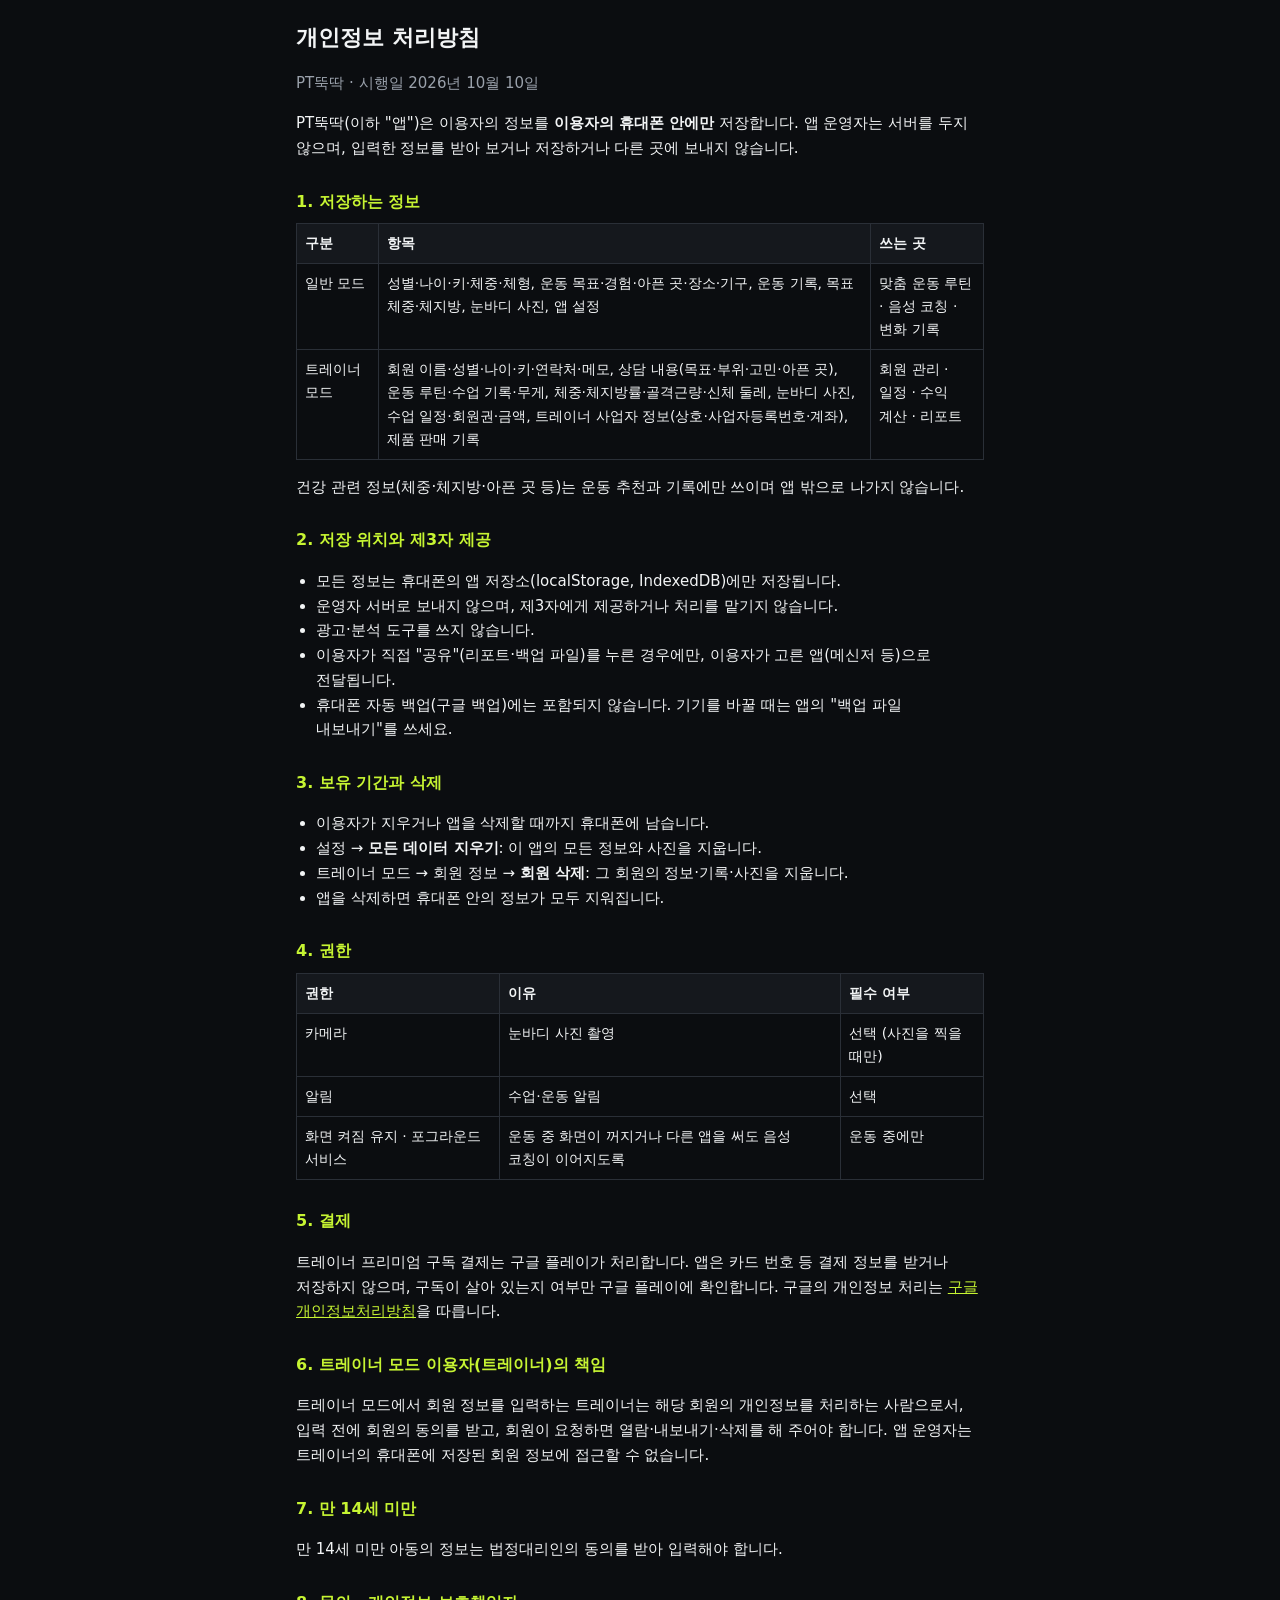
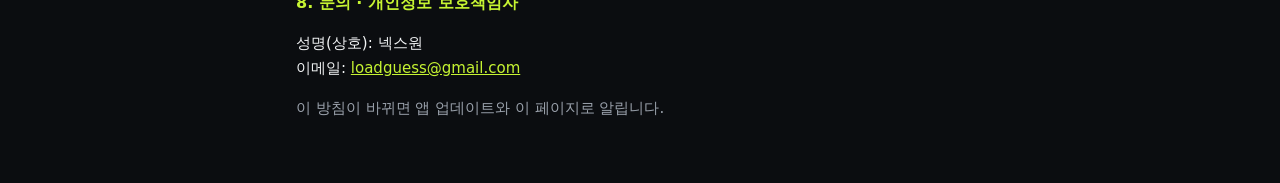
==== index.html @ 29074157 "PT뚝딱 개인정보 처리방침 · 이용약관" ====
<!doctype html>
<html lang="ko"><head><meta charset="utf-8"><meta name="viewport" content="width=device-width, initial-scale=1">
<title>PT뚝딱 개인정보 처리방침</title><link rel="stylesheet" href="legal.css"></head>
<body><main>
<h1>개인정보 처리방침</h1>
<p class="sub">PT뚝딱 · 시행일 2026년 10월 10일</p>

<p>PT뚝딱(이하 "앱")은 이용자의 정보를 <b>이용자의 휴대폰 안에만</b> 저장합니다. 앱 운영자는 서버를 두지 않으며, 입력한 정보를 받아 보거나 저장하거나 다른 곳에 보내지 않습니다.</p>

<h2>1. 저장하는 정보</h2>
<table>
<tr><th>구분</th><th>항목</th><th>쓰는 곳</th></tr>
<tr><td>일반 모드</td><td>성별·나이·키·체중·체형, 운동 목표·경험·아픈 곳·장소·기구, 운동 기록, 목표 체중·체지방, 눈바디 사진, 앱 설정</td><td>맞춤 운동 루틴 · 음성 코칭 · 변화 기록</td></tr>
<tr><td>트레이너 모드</td><td>회원 이름·성별·나이·키·연락처·메모, 상담 내용(목표·부위·고민·아픈 곳), 운동 루틴·수업 기록·무게, 체중·체지방률·골격근량·신체 둘레, 눈바디 사진, 수업 일정·회원권·금액, 트레이너 사업자 정보(상호·사업자등록번호·계좌), 제품 판매 기록</td><td>회원 관리 · 일정 · 수익 계산 · 리포트</td></tr>
</table>
<p>건강 관련 정보(체중·체지방·아픈 곳 등)는 운동 추천과 기록에만 쓰이며 앱 밖으로 나가지 않습니다.</p>

<h2>2. 저장 위치와 제3자 제공</h2>
<ul>
<li>모든 정보는 휴대폰의 앱 저장소(localStorage, IndexedDB)에만 저장됩니다.</li>
<li>운영자 서버로 보내지 않으며, 제3자에게 제공하거나 처리를 맡기지 않습니다.</li>
<li>광고·분석 도구를 쓰지 않습니다.</li>
<li>이용자가 직접 "공유"(리포트·백업 파일)를 누른 경우에만, 이용자가 고른 앱(메신저 등)으로 전달됩니다.</li>
<li>휴대폰 자동 백업(구글 백업)에는 포함되지 않습니다. 기기를 바꿀 때는 앱의 "백업 파일 내보내기"를 쓰세요.</li>
</ul>

<h2>3. 보유 기간과 삭제</h2>
<ul>
<li>이용자가 지우거나 앱을 삭제할 때까지 휴대폰에 남습니다.</li>
<li>설정 → <b>모든 데이터 지우기</b>: 이 앱의 모든 정보와 사진을 지웁니다.</li>
<li>트레이너 모드 → 회원 정보 → <b>회원 삭제</b>: 그 회원의 정보·기록·사진을 지웁니다.</li>
<li>앱을 삭제하면 휴대폰 안의 정보가 모두 지워집니다.</li>
</ul>

<h2>4. 권한</h2>
<table>
<tr><th>권한</th><th>이유</th><th>필수 여부</th></tr>
<tr><td>카메라</td><td>눈바디 사진 촬영</td><td>선택 (사진을 찍을 때만)</td></tr>
<tr><td>알림</td><td>수업·운동 알림</td><td>선택</td></tr>
<tr><td>화면 켜짐 유지 · 포그라운드 서비스</td><td>운동 중 화면이 꺼지거나 다른 앱을 써도 음성 코칭이 이어지도록</td><td>운동 중에만</td></tr>
</table>

<h2>5. 결제</h2>
<p>트레이너 프리미엄 구독 결제는 구글 플레이가 처리합니다. 앱은 카드 번호 등 결제 정보를 받거나 저장하지 않으며, 구독이 살아 있는지 여부만 구글 플레이에 확인합니다. 구글의 개인정보 처리는 <a href="https://policies.google.com/privacy" target="_blank" rel="noopener">구글 개인정보처리방침</a>을 따릅니다.</p>

<h2>6. 트레이너 모드 이용자(트레이너)의 책임</h2>
<p>트레이너 모드에서 회원 정보를 입력하는 트레이너는 해당 회원의 개인정보를 처리하는 사람으로서, 입력 전에 회원의 동의를 받고, 회원이 요청하면 열람·내보내기·삭제를 해 주어야 합니다. 앱 운영자는 트레이너의 휴대폰에 저장된 회원 정보에 접근할 수 없습니다.</p>

<h2>7. 만 14세 미만</h2>
<p>만 14세 미만 아동의 정보는 법정대리인의 동의를 받아 입력해야 합니다.</p>

<h2>8. 문의 · 개인정보 보호책임자</h2>
<p>성명(상호): 넥스원<br>이메일: <a href="mailto:loadguess@gmail.com">loadguess@gmail.com</a></p>
<p class="sub">이 방침이 바뀌면 앱 업데이트와 이 페이지로 알립니다.</p>
</main></body></html>
---- legal.css ----
/* 처리방침 · 약관 · 라이선스 — 앱 안(iframe)과 공개 웹 양쪽에서 같은 파일 */
:root { --bg:#0B0D10; --surface:#15181D; --line:#2A2F37; --text:#F2F4F5; --sub:#9AA1AB; --accent:#C6F432; color-scheme:dark; }
* { box-sizing:border-box; }
body { margin:0; background:var(--bg); color:var(--text); font:15px/1.65 system-ui,-apple-system,"Apple SD Gothic Neo","Noto Sans KR",sans-serif; word-break:keep-all; }
main { max-width:720px; margin:0 auto; padding:20px 16px 48px; }
h1 { font-size:22px; margin:0 0 4px; }
h2 { font-size:16px; margin:28px 0 8px; color:var(--accent); }
p, li { color:var(--text); }
.sub, small { color:var(--sub); }
ul { padding-left:20px; }
table { width:100%; border-collapse:collapse; font-size:14px; }
th, td { border:1px solid var(--line); padding:8px; text-align:left; vertical-align:top; }
th { background:var(--surface); }
a { color:var(--accent); }
.todo { background:#3a2a00; color:#FFB547; padding:0 4px; border-radius:4px; }
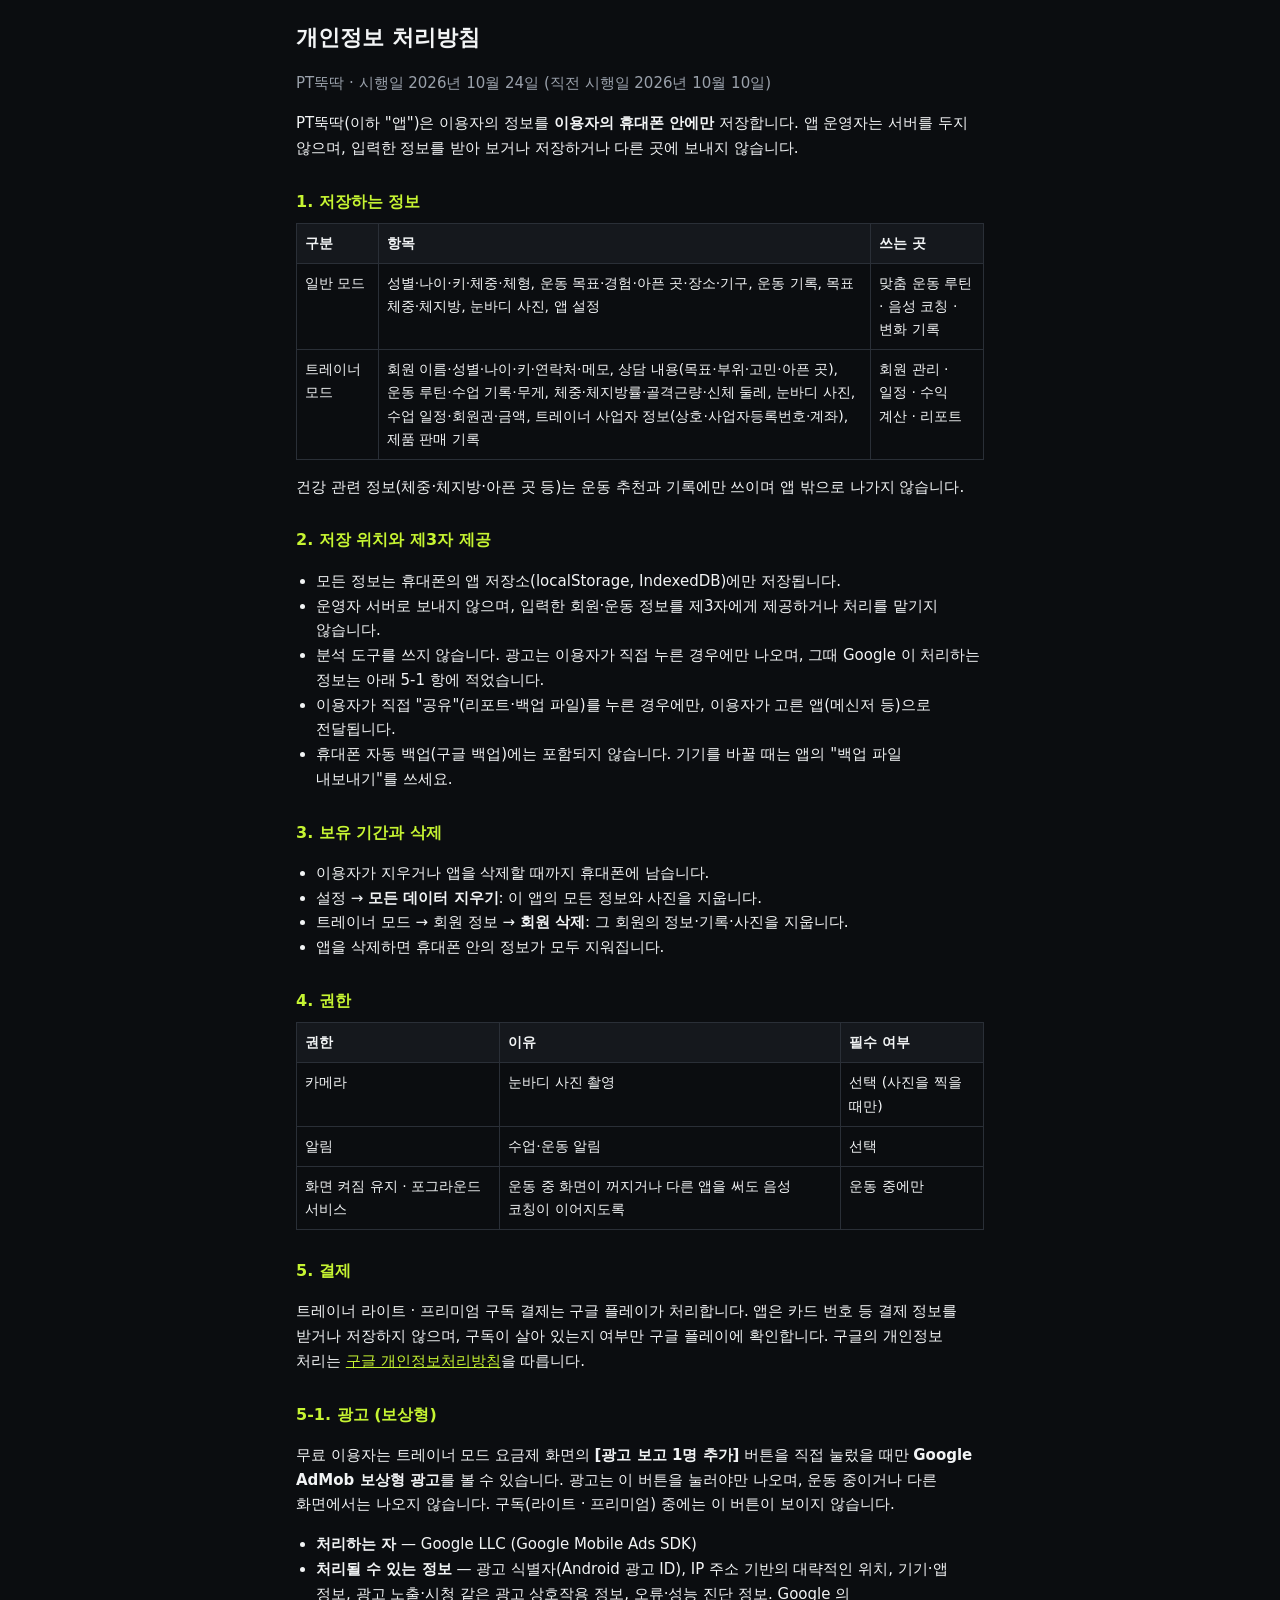
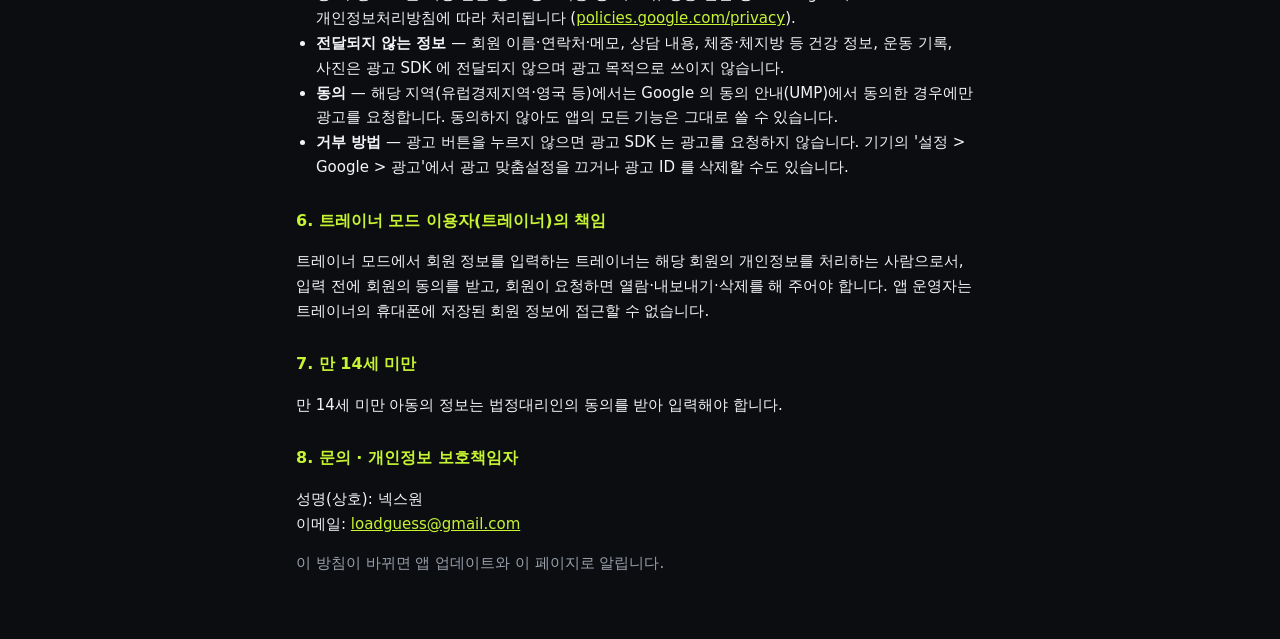
==== commit d70922cd: "방침·약관 개정: 보상형 광고(AdMob) · 라이트 구독 (시행일 2026-10-24) Co-Authored-By: Claude Sonnet 5.5 <noreply@anthrop" ====
--- a/index.html
+++ b/index.html
@@ -3,7 +3,7 @@
 <title>PT뚝딱 개인정보 처리방침</title><link rel="stylesheet" href="legal.css"></head>
 <body><main>
 <h1>개인정보 처리방침</h1>
-<p class="sub">PT뚝딱 · 시행일 2026년 10월 10일</p>
+<p class="sub">PT뚝딱 · 시행일 2026년 10월 24일 (직전 시행일 2026년 10월 10일)</p>
 
 <p>PT뚝딱(이하 "앱")은 이용자의 정보를 <b>이용자의 휴대폰 안에만</b> 저장합니다. 앱 운영자는 서버를 두지 않으며, 입력한 정보를 받아 보거나 저장하거나 다른 곳에 보내지 않습니다.</p>
 
@@ -18,8 +18,8 @@
 <h2>2. 저장 위치와 제3자 제공</h2>
 <ul>
 <li>모든 정보는 휴대폰의 앱 저장소(localStorage, IndexedDB)에만 저장됩니다.</li>
-<li>운영자 서버로 보내지 않으며, 제3자에게 제공하거나 처리를 맡기지 않습니다.</li>
-<li>광고·분석 도구를 쓰지 않습니다.</li>
+<li>운영자 서버로 보내지 않으며, 입력한 회원·운동 정보를 제3자에게 제공하거나 처리를 맡기지 않습니다.</li>
+<li>분석 도구를 쓰지 않습니다. 광고는 이용자가 직접 누른 경우에만 나오며, 그때 Google 이 처리하는 정보는 아래 5-1 항에 적었습니다.</li>
 <li>이용자가 직접 "공유"(리포트·백업 파일)를 누른 경우에만, 이용자가 고른 앱(메신저 등)으로 전달됩니다.</li>
 <li>휴대폰 자동 백업(구글 백업)에는 포함되지 않습니다. 기기를 바꿀 때는 앱의 "백업 파일 내보내기"를 쓰세요.</li>
 </ul>
@@ -41,7 +41,17 @@
 </table>
 
 <h2>5. 결제</h2>
-<p>트레이너 프리미엄 구독 결제는 구글 플레이가 처리합니다. 앱은 카드 번호 등 결제 정보를 받거나 저장하지 않으며, 구독이 살아 있는지 여부만 구글 플레이에 확인합니다. 구글의 개인정보 처리는 <a href="https://policies.google.com/privacy" target="_blank" rel="noopener">구글 개인정보처리방침</a>을 따릅니다.</p>
+<p>트레이너 라이트 · 프리미엄 구독 결제는 구글 플레이가 처리합니다. 앱은 카드 번호 등 결제 정보를 받거나 저장하지 않으며, 구독이 살아 있는지 여부만 구글 플레이에 확인합니다. 구글의 개인정보 처리는 <a href="https://policies.google.com/privacy" target="_blank" rel="noopener">구글 개인정보처리방침</a>을 따릅니다.</p>
+
+<h2>5-1. 광고 (보상형)</h2>
+<p>무료 이용자는 트레이너 모드 요금제 화면의 <b>[광고 보고 1명 추가]</b> 버튼을 직접 눌렀을 때만 <b>Google AdMob 보상형 광고</b>를 볼 수 있습니다. 광고는 이 버튼을 눌러야만 나오며, 운동 중이거나 다른 화면에서는 나오지 않습니다. 구독(라이트 · 프리미엄) 중에는 이 버튼이 보이지 않습니다.</p>
+<ul>
+<li><b>처리하는 자</b> — Google LLC (Google Mobile Ads SDK)</li>
+<li><b>처리될 수 있는 정보</b> — 광고 식별자(Android 광고 ID), IP 주소 기반의 대략적인 위치, 기기·앱 정보, 광고 노출·시청 같은 광고 상호작용 정보, 오류·성능 진단 정보. Google 의 개인정보처리방침에 따라 처리됩니다 (<a href="https://policies.google.com/privacy">policies.google.com/privacy</a>).</li>
+<li><b>전달되지 않는 정보</b> — 회원 이름·연락처·메모, 상담 내용, 체중·체지방 등 건강 정보, 운동 기록, 사진은 광고 SDK 에 전달되지 않으며 광고 목적으로 쓰이지 않습니다.</li>
+<li><b>동의</b> — 해당 지역(유럽경제지역·영국 등)에서는 Google 의 동의 안내(UMP)에서 동의한 경우에만 광고를 요청합니다. 동의하지 않아도 앱의 모든 기능은 그대로 쓸 수 있습니다.</li>
+<li><b>거부 방법</b> — 광고 버튼을 누르지 않으면 광고 SDK 는 광고를 요청하지 않습니다. 기기의 '설정 &gt; Google &gt; 광고'에서 광고 맞춤설정을 끄거나 광고 ID 를 삭제할 수도 있습니다.</li>
+</ul>
 
 <h2>6. 트레이너 모드 이용자(트레이너)의 책임</h2>
 <p>트레이너 모드에서 회원 정보를 입력하는 트레이너는 해당 회원의 개인정보를 처리하는 사람으로서, 입력 전에 회원의 동의를 받고, 회원이 요청하면 열람·내보내기·삭제를 해 주어야 합니다. 앱 운영자는 트레이너의 휴대폰에 저장된 회원 정보에 접근할 수 없습니다.</p>
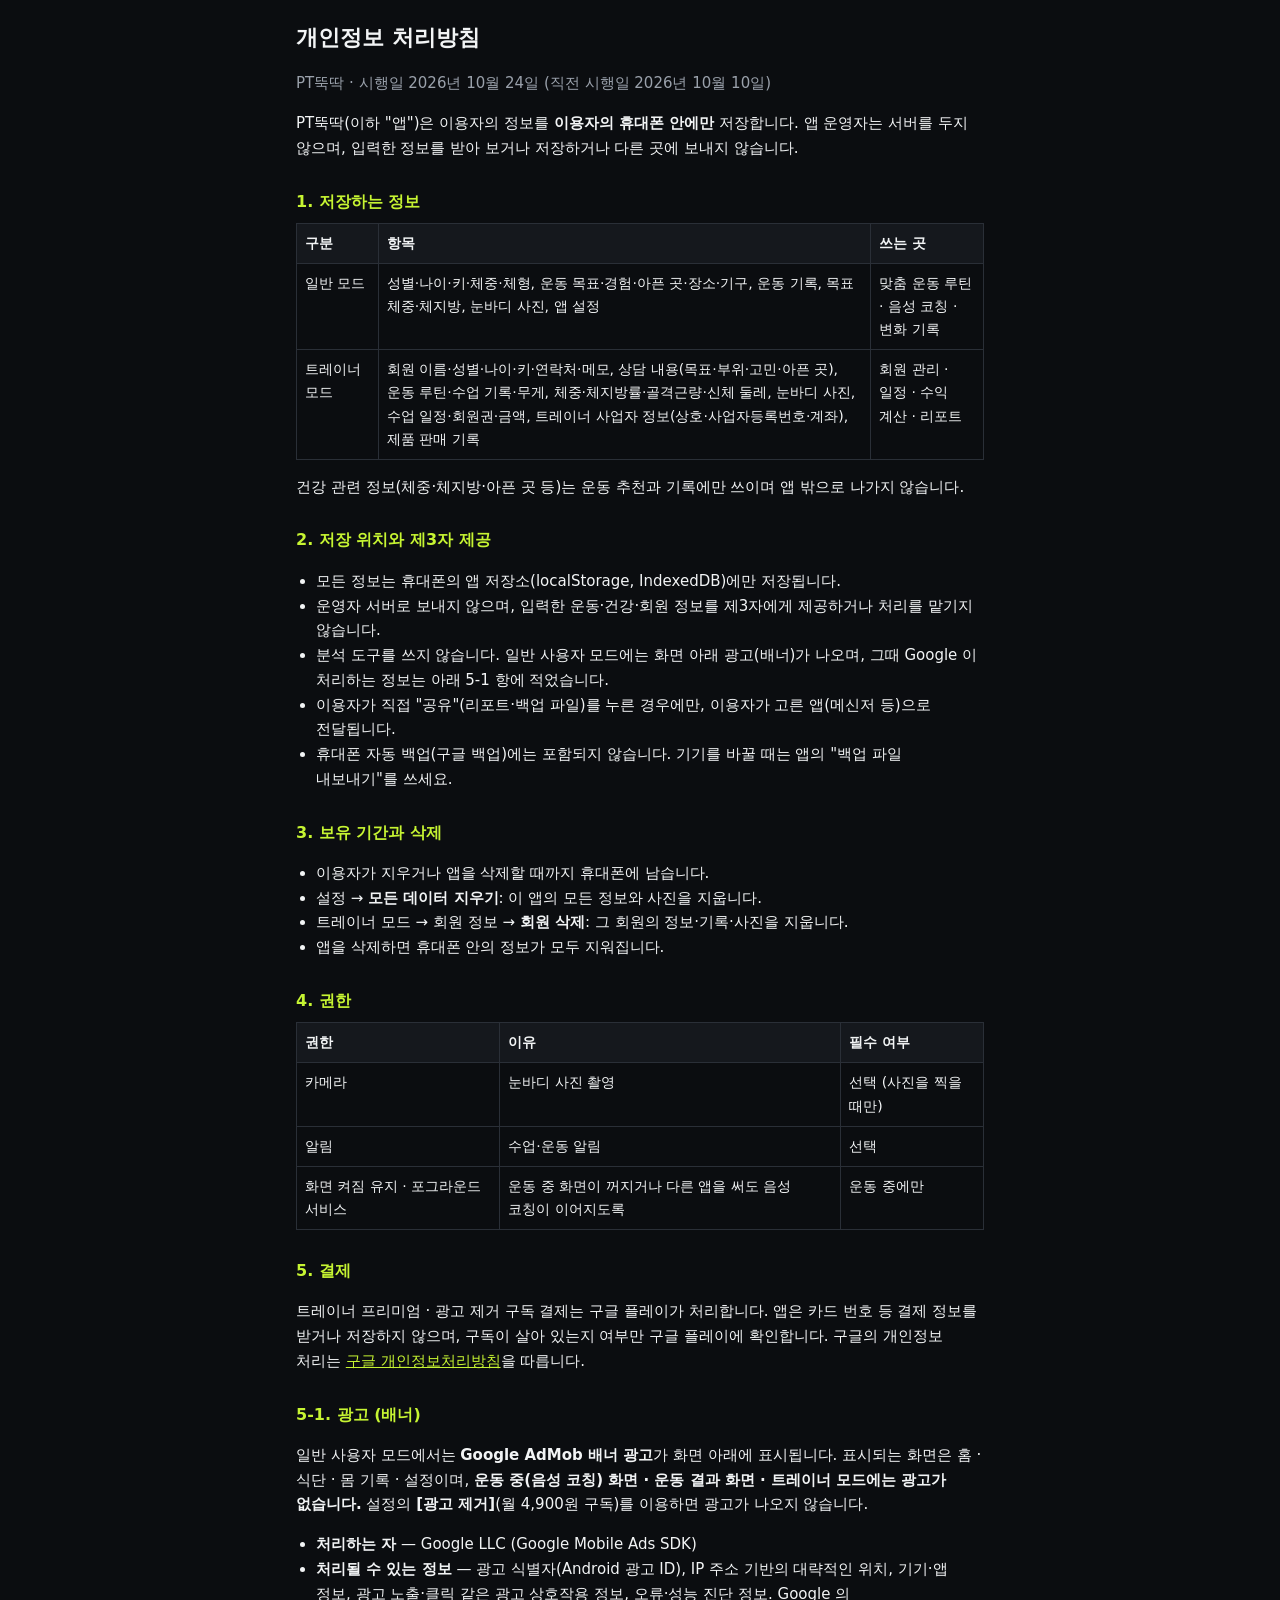
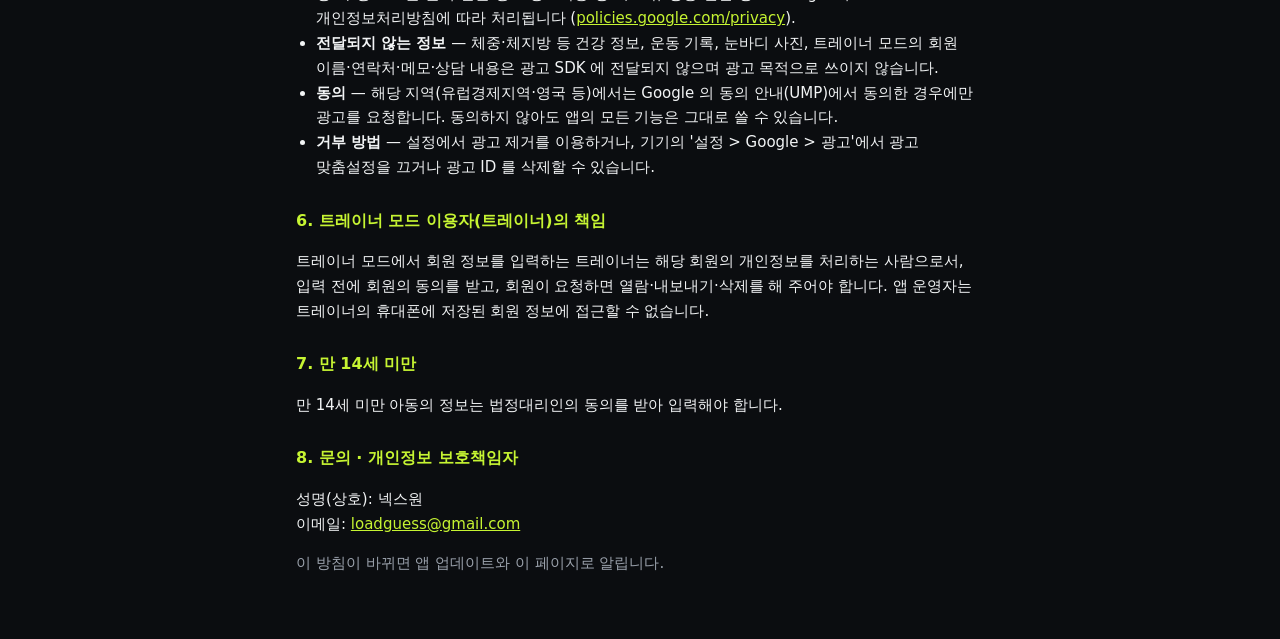
==== commit e605af25: "방침·약관 정정: 일반 사용자 하단 배너 광고 · 광고 제거 구독 (시행일 2026-10-24) Co-Authored-By: Claude Sonnet 5.5 <noreply@ant" ====
--- a/index.html
+++ b/index.html
@@ -18,8 +18,8 @@
 <h2>2. 저장 위치와 제3자 제공</h2>
 <ul>
 <li>모든 정보는 휴대폰의 앱 저장소(localStorage, IndexedDB)에만 저장됩니다.</li>
-<li>운영자 서버로 보내지 않으며, 입력한 회원·운동 정보를 제3자에게 제공하거나 처리를 맡기지 않습니다.</li>
-<li>분석 도구를 쓰지 않습니다. 광고는 이용자가 직접 누른 경우에만 나오며, 그때 Google 이 처리하는 정보는 아래 5-1 항에 적었습니다.</li>
+<li>운영자 서버로 보내지 않으며, 입력한 운동·건강·회원 정보를 제3자에게 제공하거나 처리를 맡기지 않습니다.</li>
+<li>분석 도구를 쓰지 않습니다. 일반 사용자 모드에는 화면 아래 광고(배너)가 나오며, 그때 Google 이 처리하는 정보는 아래 5-1 항에 적었습니다.</li>
 <li>이용자가 직접 "공유"(리포트·백업 파일)를 누른 경우에만, 이용자가 고른 앱(메신저 등)으로 전달됩니다.</li>
 <li>휴대폰 자동 백업(구글 백업)에는 포함되지 않습니다. 기기를 바꿀 때는 앱의 "백업 파일 내보내기"를 쓰세요.</li>
 </ul>
@@ -41,16 +41,16 @@
 </table>
 
 <h2>5. 결제</h2>
-<p>트레이너 라이트 · 프리미엄 구독 결제는 구글 플레이가 처리합니다. 앱은 카드 번호 등 결제 정보를 받거나 저장하지 않으며, 구독이 살아 있는지 여부만 구글 플레이에 확인합니다. 구글의 개인정보 처리는 <a href="https://policies.google.com/privacy" target="_blank" rel="noopener">구글 개인정보처리방침</a>을 따릅니다.</p>
+<p>트레이너 프리미엄 · 광고 제거 구독 결제는 구글 플레이가 처리합니다. 앱은 카드 번호 등 결제 정보를 받거나 저장하지 않으며, 구독이 살아 있는지 여부만 구글 플레이에 확인합니다. 구글의 개인정보 처리는 <a href="https://policies.google.com/privacy" target="_blank" rel="noopener">구글 개인정보처리방침</a>을 따릅니다.</p>
 
-<h2>5-1. 광고 (보상형)</h2>
-<p>무료 이용자는 트레이너 모드 요금제 화면의 <b>[광고 보고 1명 추가]</b> 버튼을 직접 눌렀을 때만 <b>Google AdMob 보상형 광고</b>를 볼 수 있습니다. 광고는 이 버튼을 눌러야만 나오며, 운동 중이거나 다른 화면에서는 나오지 않습니다. 구독(라이트 · 프리미엄) 중에는 이 버튼이 보이지 않습니다.</p>
+<h2>5-1. 광고 (배너)</h2>
+<p>일반 사용자 모드에서는 <b>Google AdMob 배너 광고</b>가 화면 아래에 표시됩니다. 표시되는 화면은 홈 · 식단 · 몸 기록 · 설정이며, <b>운동 중(음성 코칭) 화면 · 운동 결과 화면 · 트레이너 모드에는 광고가 없습니다.</b> 설정의 <b>[광고 제거]</b>(월 4,900원 구독)를 이용하면 광고가 나오지 않습니다.</p>
 <ul>
 <li><b>처리하는 자</b> — Google LLC (Google Mobile Ads SDK)</li>
-<li><b>처리될 수 있는 정보</b> — 광고 식별자(Android 광고 ID), IP 주소 기반의 대략적인 위치, 기기·앱 정보, 광고 노출·시청 같은 광고 상호작용 정보, 오류·성능 진단 정보. Google 의 개인정보처리방침에 따라 처리됩니다 (<a href="https://policies.google.com/privacy">policies.google.com/privacy</a>).</li>
-<li><b>전달되지 않는 정보</b> — 회원 이름·연락처·메모, 상담 내용, 체중·체지방 등 건강 정보, 운동 기록, 사진은 광고 SDK 에 전달되지 않으며 광고 목적으로 쓰이지 않습니다.</li>
+<li><b>처리될 수 있는 정보</b> — 광고 식별자(Android 광고 ID), IP 주소 기반의 대략적인 위치, 기기·앱 정보, 광고 노출·클릭 같은 광고 상호작용 정보, 오류·성능 진단 정보. Google 의 개인정보처리방침에 따라 처리됩니다 (<a href="https://policies.google.com/privacy">policies.google.com/privacy</a>).</li>
+<li><b>전달되지 않는 정보</b> — 체중·체지방 등 건강 정보, 운동 기록, 눈바디 사진, 트레이너 모드의 회원 이름·연락처·메모·상담 내용은 광고 SDK 에 전달되지 않으며 광고 목적으로 쓰이지 않습니다.</li>
 <li><b>동의</b> — 해당 지역(유럽경제지역·영국 등)에서는 Google 의 동의 안내(UMP)에서 동의한 경우에만 광고를 요청합니다. 동의하지 않아도 앱의 모든 기능은 그대로 쓸 수 있습니다.</li>
-<li><b>거부 방법</b> — 광고 버튼을 누르지 않으면 광고 SDK 는 광고를 요청하지 않습니다. 기기의 '설정 &gt; Google &gt; 광고'에서 광고 맞춤설정을 끄거나 광고 ID 를 삭제할 수도 있습니다.</li>
+<li><b>거부 방법</b> — 설정에서 광고 제거를 이용하거나, 기기의 '설정 &gt; Google &gt; 광고'에서 광고 맞춤설정을 끄거나 광고 ID 를 삭제할 수 있습니다.</li>
 </ul>
 
 <h2>6. 트레이너 모드 이용자(트레이너)의 책임</h2>
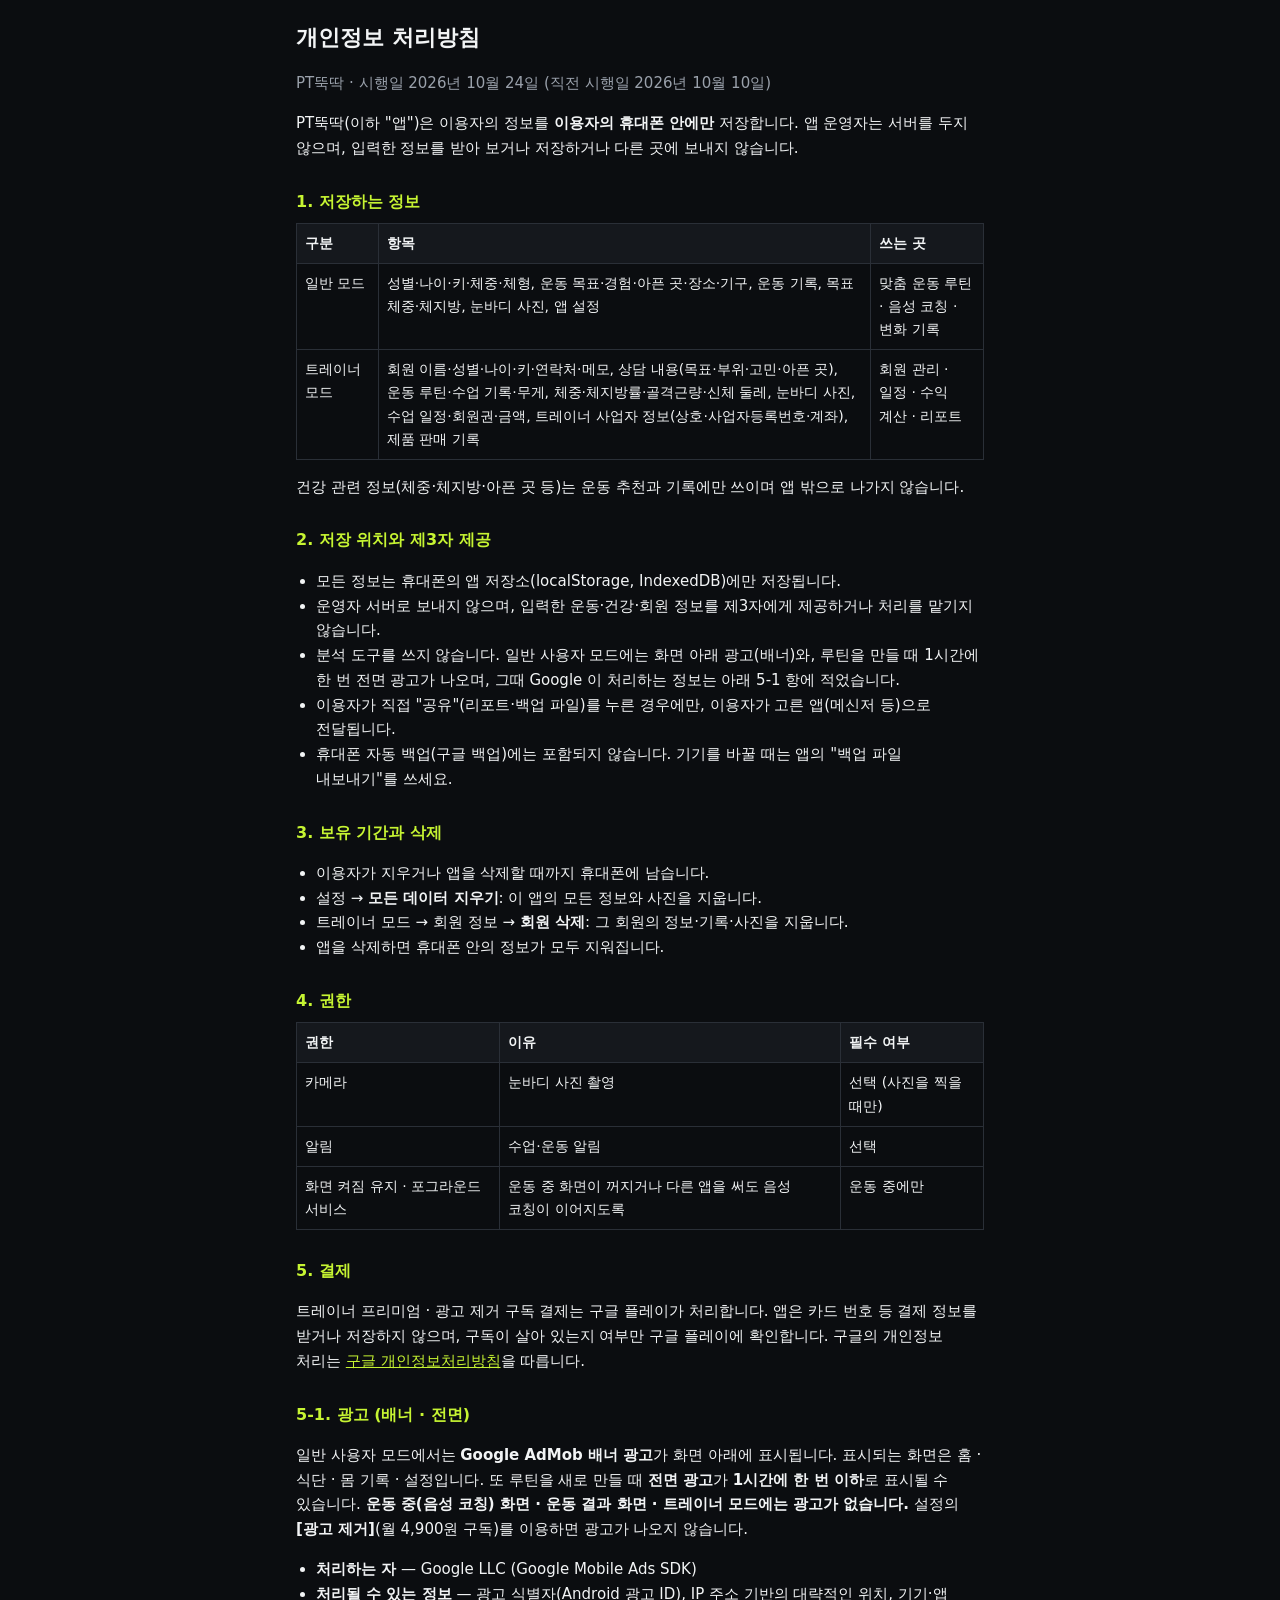
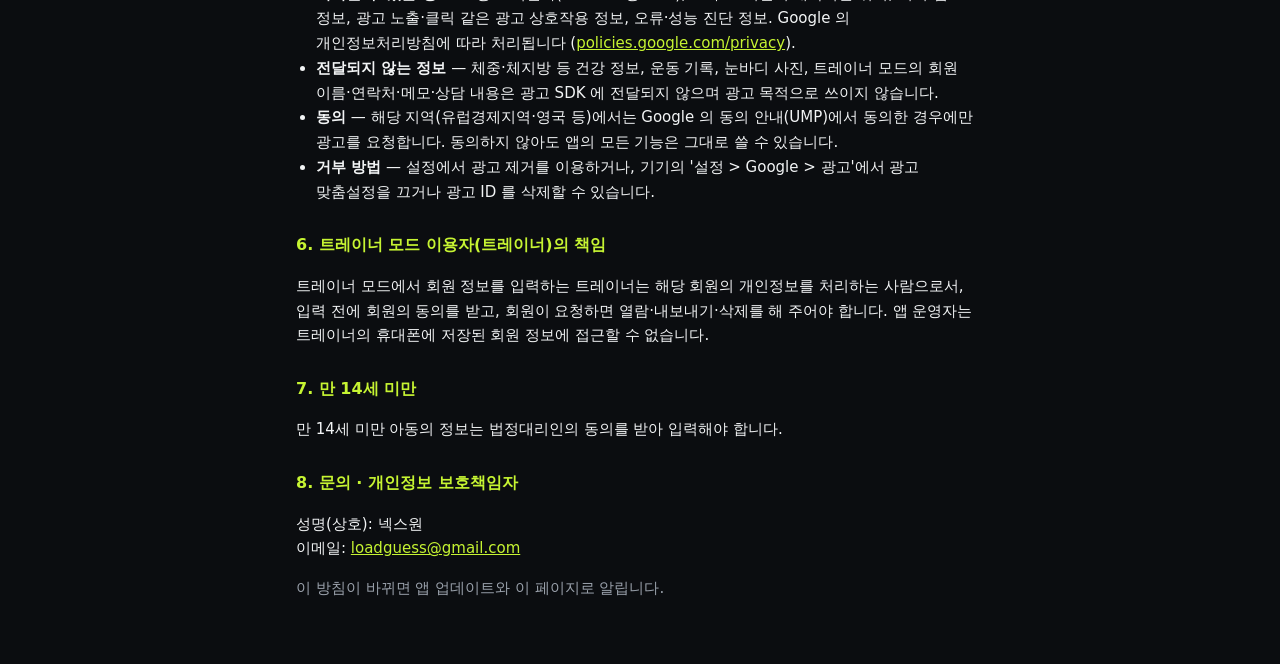
==== commit 3c85592d: "방침·약관 개정: 루틴 만들 때 전면 광고(AdMob, 1시간에 1회 이하) Co-Authored-By: Claude Sonnet 5.5 <noreply@anthropic.com>" ====
--- a/index.html
+++ b/index.html
@@ -19,7 +19,7 @@
 <ul>
 <li>모든 정보는 휴대폰의 앱 저장소(localStorage, IndexedDB)에만 저장됩니다.</li>
 <li>운영자 서버로 보내지 않으며, 입력한 운동·건강·회원 정보를 제3자에게 제공하거나 처리를 맡기지 않습니다.</li>
-<li>분석 도구를 쓰지 않습니다. 일반 사용자 모드에는 화면 아래 광고(배너)가 나오며, 그때 Google 이 처리하는 정보는 아래 5-1 항에 적었습니다.</li>
+<li>분석 도구를 쓰지 않습니다. 일반 사용자 모드에는 화면 아래 광고(배너)와, 루틴을 만들 때 1시간에 한 번 전면 광고가 나오며, 그때 Google 이 처리하는 정보는 아래 5-1 항에 적었습니다.</li>
 <li>이용자가 직접 "공유"(리포트·백업 파일)를 누른 경우에만, 이용자가 고른 앱(메신저 등)으로 전달됩니다.</li>
 <li>휴대폰 자동 백업(구글 백업)에는 포함되지 않습니다. 기기를 바꿀 때는 앱의 "백업 파일 내보내기"를 쓰세요.</li>
 </ul>
@@ -43,8 +43,8 @@
 <h2>5. 결제</h2>
 <p>트레이너 프리미엄 · 광고 제거 구독 결제는 구글 플레이가 처리합니다. 앱은 카드 번호 등 결제 정보를 받거나 저장하지 않으며, 구독이 살아 있는지 여부만 구글 플레이에 확인합니다. 구글의 개인정보 처리는 <a href="https://policies.google.com/privacy" target="_blank" rel="noopener">구글 개인정보처리방침</a>을 따릅니다.</p>
 
-<h2>5-1. 광고 (배너)</h2>
-<p>일반 사용자 모드에서는 <b>Google AdMob 배너 광고</b>가 화면 아래에 표시됩니다. 표시되는 화면은 홈 · 식단 · 몸 기록 · 설정이며, <b>운동 중(음성 코칭) 화면 · 운동 결과 화면 · 트레이너 모드에는 광고가 없습니다.</b> 설정의 <b>[광고 제거]</b>(월 4,900원 구독)를 이용하면 광고가 나오지 않습니다.</p>
+<h2>5-1. 광고 (배너 · 전면)</h2>
+<p>일반 사용자 모드에서는 <b>Google AdMob 배너 광고</b>가 화면 아래에 표시됩니다. 표시되는 화면은 홈 · 식단 · 몸 기록 · 설정입니다. 또 루틴을 새로 만들 때 <b>전면 광고</b>가 <b>1시간에 한 번 이하</b>로 표시될 수 있습니다. <b>운동 중(음성 코칭) 화면 · 운동 결과 화면 · 트레이너 모드에는 광고가 없습니다.</b> 설정의 <b>[광고 제거]</b>(월 4,900원 구독)를 이용하면 광고가 나오지 않습니다.</p>
 <ul>
 <li><b>처리하는 자</b> — Google LLC (Google Mobile Ads SDK)</li>
 <li><b>처리될 수 있는 정보</b> — 광고 식별자(Android 광고 ID), IP 주소 기반의 대략적인 위치, 기기·앱 정보, 광고 노출·클릭 같은 광고 상호작용 정보, 오류·성능 진단 정보. Google 의 개인정보처리방침에 따라 처리됩니다 (<a href="https://policies.google.com/privacy">policies.google.com/privacy</a>).</li>
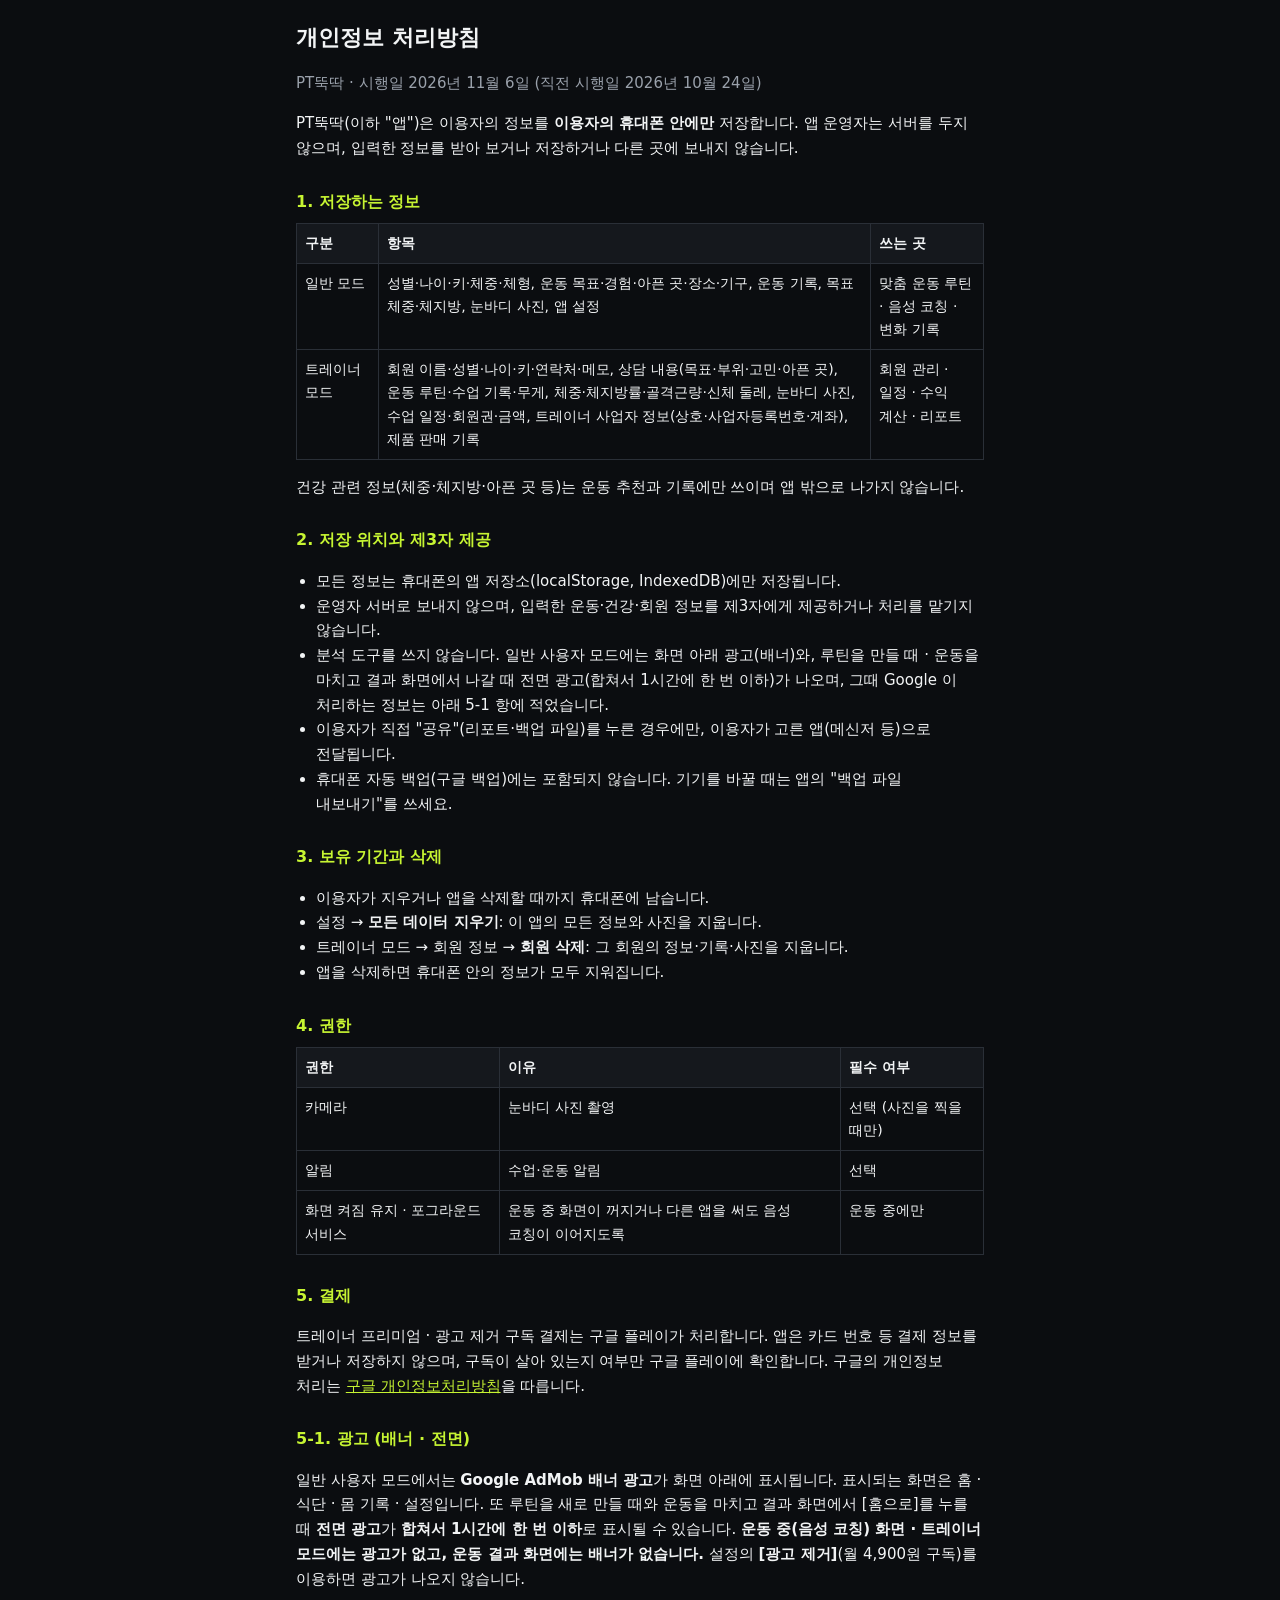
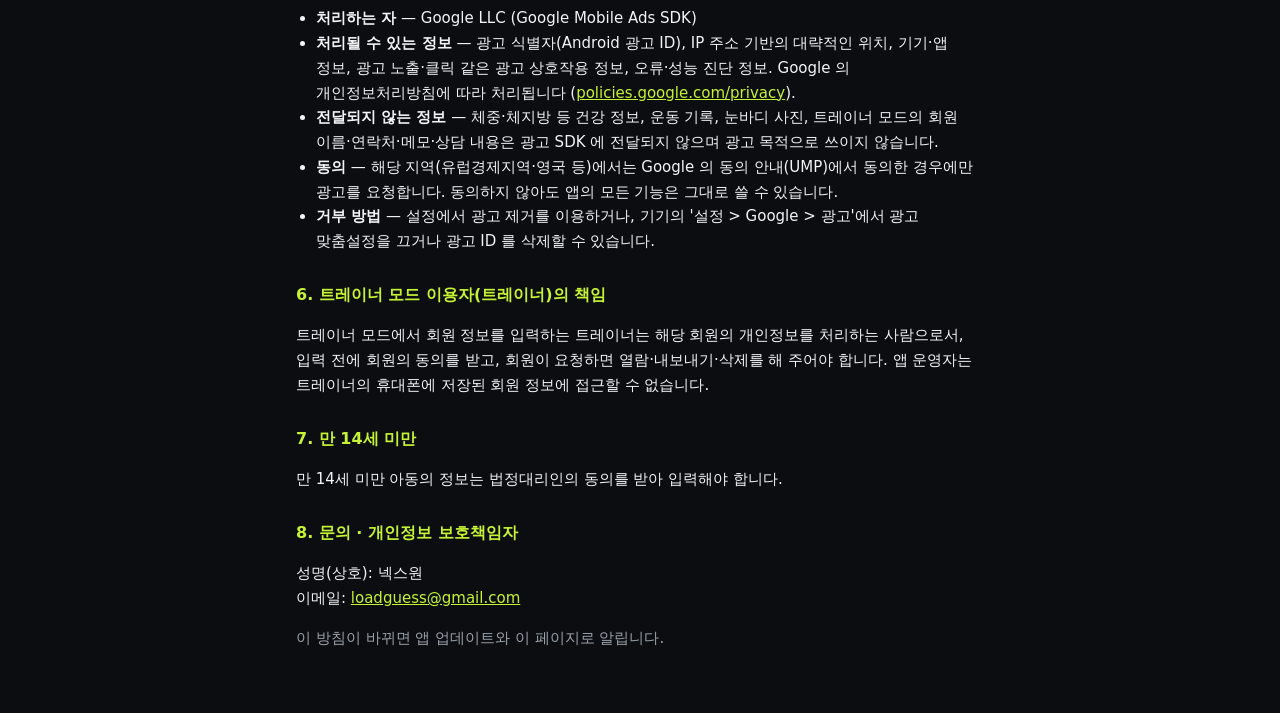
==== commit eca5b082: "운동 결과 화면에서 나갈 때 전면 광고 추가(합쳐서 1시간 1회)" ====
--- a/index.html
+++ b/index.html
@@ -3,7 +3,7 @@
 <title>PT뚝딱 개인정보 처리방침</title><link rel="stylesheet" href="legal.css"></head>
 <body><main>
 <h1>개인정보 처리방침</h1>
-<p class="sub">PT뚝딱 · 시행일 2026년 10월 24일 (직전 시행일 2026년 10월 10일)</p>
+<p class="sub">PT뚝딱 · 시행일 2026년 11월 6일 (직전 시행일 2026년 10월 24일)</p>
 
 <p>PT뚝딱(이하 "앱")은 이용자의 정보를 <b>이용자의 휴대폰 안에만</b> 저장합니다. 앱 운영자는 서버를 두지 않으며, 입력한 정보를 받아 보거나 저장하거나 다른 곳에 보내지 않습니다.</p>
 
@@ -19,7 +19,7 @@
 <ul>
 <li>모든 정보는 휴대폰의 앱 저장소(localStorage, IndexedDB)에만 저장됩니다.</li>
 <li>운영자 서버로 보내지 않으며, 입력한 운동·건강·회원 정보를 제3자에게 제공하거나 처리를 맡기지 않습니다.</li>
-<li>분석 도구를 쓰지 않습니다. 일반 사용자 모드에는 화면 아래 광고(배너)와, 루틴을 만들 때 1시간에 한 번 전면 광고가 나오며, 그때 Google 이 처리하는 정보는 아래 5-1 항에 적었습니다.</li>
+<li>분석 도구를 쓰지 않습니다. 일반 사용자 모드에는 화면 아래 광고(배너)와, 루틴을 만들 때 · 운동을 마치고 결과 화면에서 나갈 때 전면 광고(합쳐서 1시간에 한 번 이하)가 나오며, 그때 Google 이 처리하는 정보는 아래 5-1 항에 적었습니다.</li>
 <li>이용자가 직접 "공유"(리포트·백업 파일)를 누른 경우에만, 이용자가 고른 앱(메신저 등)으로 전달됩니다.</li>
 <li>휴대폰 자동 백업(구글 백업)에는 포함되지 않습니다. 기기를 바꿀 때는 앱의 "백업 파일 내보내기"를 쓰세요.</li>
 </ul>
@@ -44,7 +44,7 @@
 <p>트레이너 프리미엄 · 광고 제거 구독 결제는 구글 플레이가 처리합니다. 앱은 카드 번호 등 결제 정보를 받거나 저장하지 않으며, 구독이 살아 있는지 여부만 구글 플레이에 확인합니다. 구글의 개인정보 처리는 <a href="https://policies.google.com/privacy" target="_blank" rel="noopener">구글 개인정보처리방침</a>을 따릅니다.</p>
 
 <h2>5-1. 광고 (배너 · 전면)</h2>
-<p>일반 사용자 모드에서는 <b>Google AdMob 배너 광고</b>가 화면 아래에 표시됩니다. 표시되는 화면은 홈 · 식단 · 몸 기록 · 설정입니다. 또 루틴을 새로 만들 때 <b>전면 광고</b>가 <b>1시간에 한 번 이하</b>로 표시될 수 있습니다. <b>운동 중(음성 코칭) 화면 · 운동 결과 화면 · 트레이너 모드에는 광고가 없습니다.</b> 설정의 <b>[광고 제거]</b>(월 4,900원 구독)를 이용하면 광고가 나오지 않습니다.</p>
+<p>일반 사용자 모드에서는 <b>Google AdMob 배너 광고</b>가 화면 아래에 표시됩니다. 표시되는 화면은 홈 · 식단 · 몸 기록 · 설정입니다. 또 루틴을 새로 만들 때와 운동을 마치고 결과 화면에서 [홈으로]를 누를 때 <b>전면 광고</b>가 <b>합쳐서 1시간에 한 번 이하</b>로 표시될 수 있습니다. <b>운동 중(음성 코칭) 화면 · 트레이너 모드에는 광고가 없고, 운동 결과 화면에는 배너가 없습니다.</b> 설정의 <b>[광고 제거]</b>(월 4,900원 구독)를 이용하면 광고가 나오지 않습니다.</p>
 <ul>
 <li><b>처리하는 자</b> — Google LLC (Google Mobile Ads SDK)</li>
 <li><b>처리될 수 있는 정보</b> — 광고 식별자(Android 광고 ID), IP 주소 기반의 대략적인 위치, 기기·앱 정보, 광고 노출·클릭 같은 광고 상호작용 정보, 오류·성능 진단 정보. Google 의 개인정보처리방침에 따라 처리됩니다 (<a href="https://policies.google.com/privacy">policies.google.com/privacy</a>).</li>
